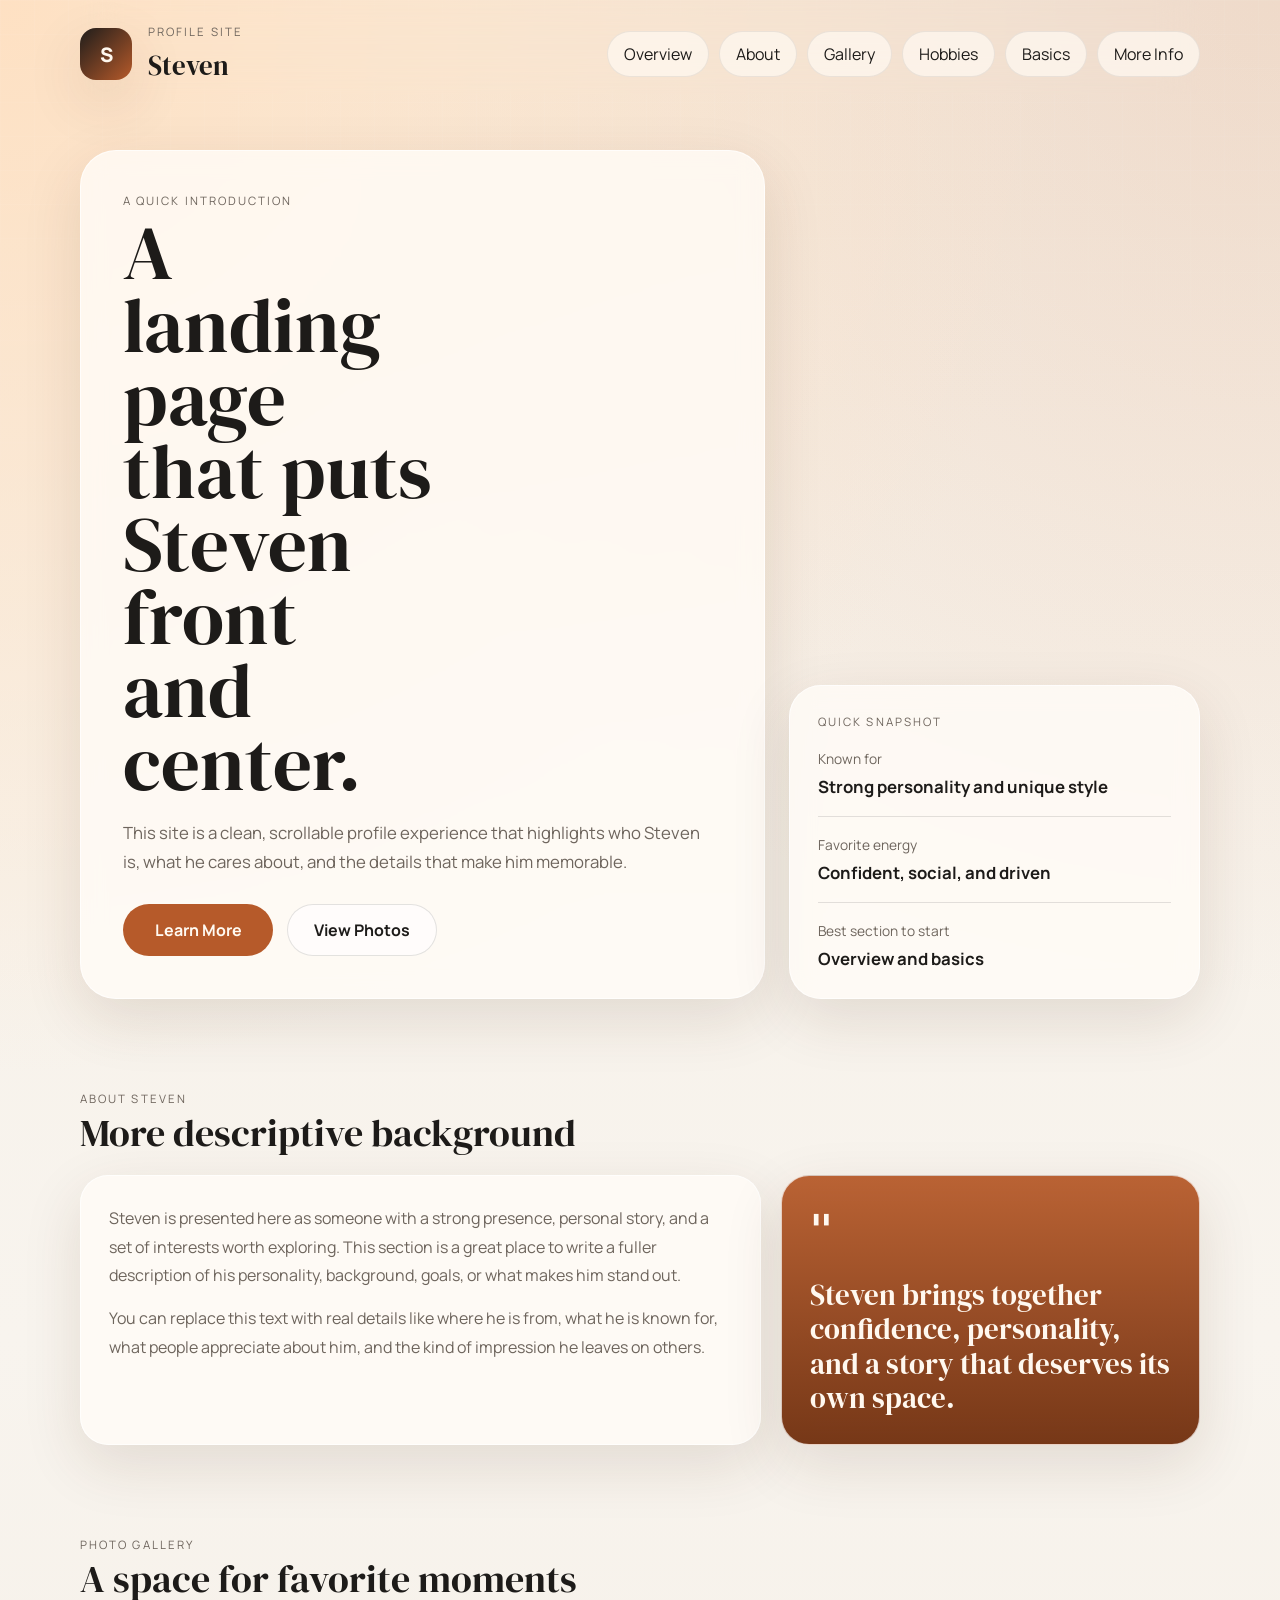
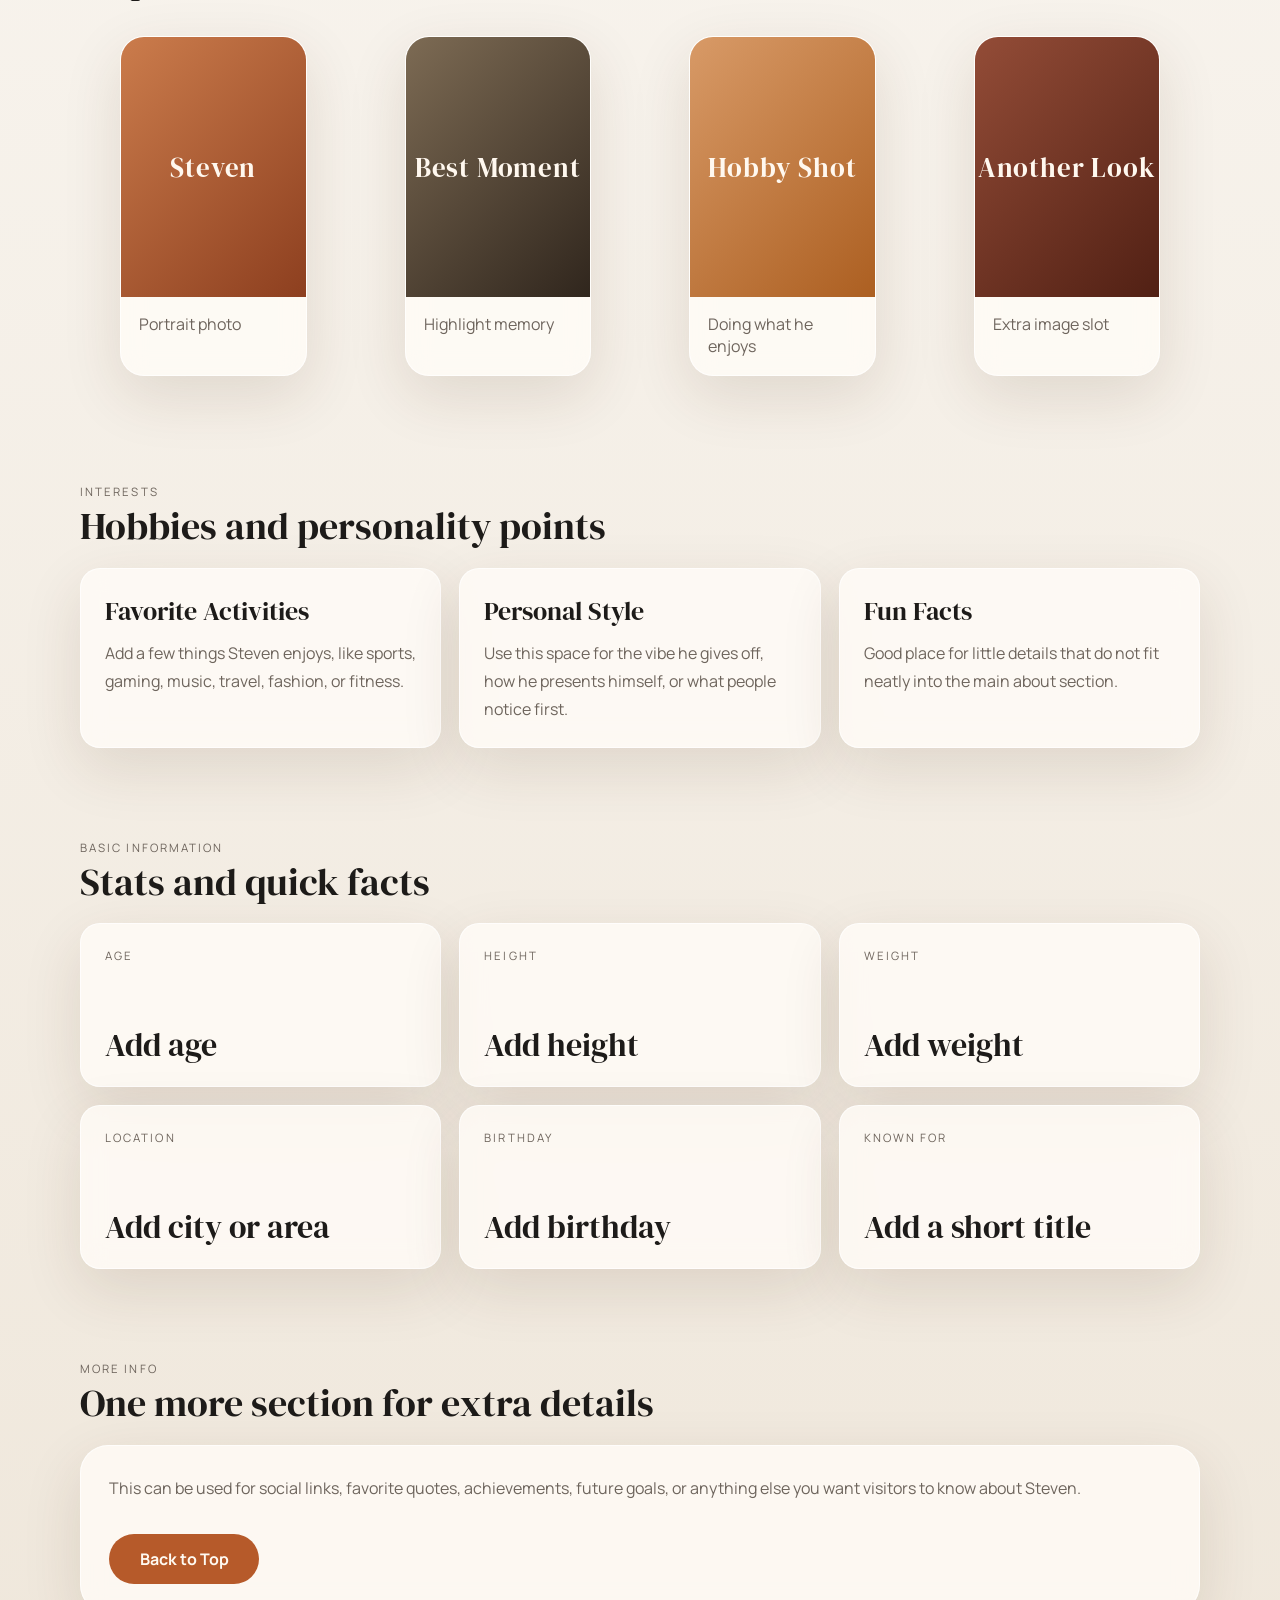
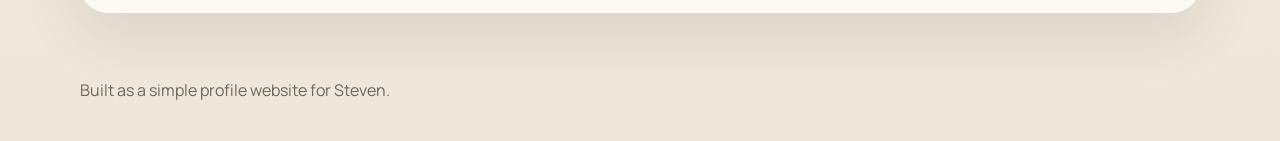
==== index.html @ 6e075841 "Version 1.0.0 Created i like steven 67" ====
<!DOCTYPE html>
<html lang="en">
<head>
  <meta charset="UTF-8">
  <meta name="viewport" content="width=device-width, initial-scale=1.0">
  <title>Steven | Personal Profile</title>
  <link rel="preconnect" href="https://fonts.googleapis.com">
  <link rel="preconnect" href="https://fonts.gstatic.com" crossorigin>
  <link href="https://fonts.googleapis.com/css2?family=DM+Serif+Display:ital@0;1&family=Manrope:wght@400;500;700;800&display=swap" rel="stylesheet">
  <link rel="stylesheet" href="styles.css">
</head>
<body>
  <header class="site-header">
    <div class="brand">
      <span class="brand-mark">S</span>
      <div>
        <p class="eyebrow">Profile Site</p>
        <h1>Steven</h1>
      </div>
    </div>

    <nav class="main-nav" aria-label="Primary">
      <a href="#overview">Overview</a>
      <a href="#about">About</a>
      <a href="#gallery">Gallery</a>
      <a href="#hobbies">Hobbies</a>
      <a href="#basics">Basics</a>
      <a href="#contact">More Info</a>
    </nav>
  </header>

  <main>
    <section class="hero" id="overview">
      <div class="hero-copy">
        <p class="eyebrow">A quick introduction</p>
        <h2>A landing page that puts Steven front and center.</h2>
        <p class="hero-text">
          This site is a clean, scrollable profile experience that highlights who Steven is,
          what he cares about, and the details that make him memorable.
        </p>
        <div class="hero-actions">
          <a class="button button-primary" href="#about">Learn More</a>
          <a class="button button-secondary" href="#gallery">View Photos</a>
        </div>
      </div>

      <aside class="hero-card">
        <p class="eyebrow">Quick snapshot</p>
        <ul class="snapshot-list">
          <li><span>Known for</span><strong>Strong personality and unique style</strong></li>
          <li><span>Favorite energy</span><strong>Confident, social, and driven</strong></li>
          <li><span>Best section to start</span><strong>Overview and basics</strong></li>
        </ul>
      </aside>
    </section>

    <section class="content-section" id="about">
      <div class="section-heading">
        <p class="eyebrow">About Steven</p>
        <h2>More descriptive background</h2>
      </div>
      <div class="about-grid">
        <article class="info-panel">
          <p>
            Steven is presented here as someone with a strong presence, personal story, and
            a set of interests worth exploring. This section is a great place to write a fuller
            description of his personality, background, goals, or what makes him stand out.
          </p>
          <p>
            You can replace this text with real details like where he is from, what he is known
            for, what people appreciate about him, and the kind of impression he leaves on others.
          </p>
        </article>
        <article class="quote-panel">
          <p class="quote-mark">"</p>
          <p class="quote-text">
            Steven brings together confidence, personality, and a story that deserves its own space.
          </p>
        </article>
      </div>
    </section>

    <section class="content-section" id="gallery">
      <div class="section-heading">
        <p class="eyebrow">Photo Gallery</p>
        <h2>A space for favorite moments</h2>
      </div>
      <div class="gallery-grid">
        <figure class="gallery-card accent-one">
          <div class="gallery-placeholder">Steven</div>
          <figcaption>Portrait photo</figcaption>
        </figure>
        <figure class="gallery-card accent-two">
          <div class="gallery-placeholder">Best Moment</div>
          <figcaption>Highlight memory</figcaption>
        </figure>
        <figure class="gallery-card accent-three">
          <div class="gallery-placeholder">Hobby Shot</div>
          <figcaption>Doing what he enjoys</figcaption>
        </figure>
        <figure class="gallery-card accent-four">
          <div class="gallery-placeholder">Another Look</div>
          <figcaption>Extra image slot</figcaption>
        </figure>
      </div>
    </section>

    <section class="content-section" id="hobbies">
      <div class="section-heading">
        <p class="eyebrow">Interests</p>
        <h2>Hobbies and personality points</h2>
      </div>
      <div class="hobby-grid">
        <article class="detail-card">
          <h3>Favorite Activities</h3>
          <p>Add a few things Steven enjoys, like sports, gaming, music, travel, fashion, or fitness.</p>
        </article>
        <article class="detail-card">
          <h3>Personal Style</h3>
          <p>Use this space for the vibe he gives off, how he presents himself, or what people notice first.</p>
        </article>
        <article class="detail-card">
          <h3>Fun Facts</h3>
          <p>Good place for little details that do not fit neatly into the main about section.</p>
        </article>
      </div>
    </section>

    <section class="content-section" id="basics">
      <div class="section-heading">
        <p class="eyebrow">Basic Information</p>
        <h2>Stats and quick facts</h2>
      </div>
      <div class="stats-grid">
        <article class="stat-card">
          <span class="stat-label">Age</span>
          <strong class="stat-value">Add age</strong>
        </article>
        <article class="stat-card">
          <span class="stat-label">Height</span>
          <strong class="stat-value">Add height</strong>
        </article>
        <article class="stat-card">
          <span class="stat-label">Weight</span>
          <strong class="stat-value">Add weight</strong>
        </article>
        <article class="stat-card">
          <span class="stat-label">Location</span>
          <strong class="stat-value">Add city or area</strong>
        </article>
        <article class="stat-card">
          <span class="stat-label">Birthday</span>
          <strong class="stat-value">Add birthday</strong>
        </article>
        <article class="stat-card">
          <span class="stat-label">Known For</span>
          <strong class="stat-value">Add a short title</strong>
        </article>
      </div>
    </section>

    <section class="content-section contact-section" id="contact">
      <div class="section-heading">
        <p class="eyebrow">More Info</p>
        <h2>One more section for extra details</h2>
      </div>
      <div class="info-panel">
        <p>
          This can be used for social links, favorite quotes, achievements, future goals,
          or anything else you want visitors to know about Steven.
        </p>
        <a class="button button-primary" href="#overview">Back to Top</a>
      </div>
    </section>
  </main>

  <footer class="site-footer">
    <p>Built as a simple profile website for Steven.</p>
  </footer>

  <script src="script.js"></script>
</body>
</html>
---- styles.css ----
:root {
  --bg: #f7f1e8;
  --paper: rgba(255, 252, 247, 0.82);
  --card: #fffaf2;
  --text: #1d1b19;
  --muted: #6e655d;
  --line: rgba(29, 27, 25, 0.12);
  --accent: #b65a2a;
  --accent-dark: #8e421a;
  --accent-soft: #f1c9a8;
  --shadow: 0 20px 60px rgba(74, 42, 19, 0.12);
  --radius-lg: 28px;
  --radius-md: 20px;
  --radius-sm: 14px;
}

* {
  box-sizing: border-box;
}

html {
  scroll-behavior: smooth;
}

section[id] {
  scroll-margin-top: 110px;
}

body {
  margin: 0;
  font-family: "Manrope", sans-serif;
  color: var(--text);
  background:
    radial-gradient(circle at top left, rgba(255, 223, 191, 0.9), transparent 30%),
    radial-gradient(circle at top right, rgba(211, 127, 81, 0.18), transparent 28%),
    linear-gradient(180deg, #f5eee4 0%, #f8f4ee 40%, #efe7db 100%);
  min-height: 100vh;
}

body::before {
  content: "";
  position: fixed;
  inset: 0;
  pointer-events: none;
  background-image:
    linear-gradient(rgba(255, 255, 255, 0.12) 1px, transparent 1px),
    linear-gradient(90deg, rgba(255, 255, 255, 0.12) 1px, transparent 1px);
  background-size: 34px 34px;
  mask-image: linear-gradient(180deg, rgba(0, 0, 0, 0.45), transparent 85%);
}

.site-header,
main,
.site-footer {
  width: min(1120px, calc(100% - 32px));
  margin: 0 auto;
}

.site-header {
  display: flex;
  align-items: center;
  justify-content: space-between;
  gap: 24px;
  padding: 24px 0 10px;
  position: sticky;
  top: 0;
  z-index: 10;
  backdrop-filter: blur(18px);
}

.brand {
  display: flex;
  align-items: center;
  gap: 16px;
}

.brand-mark {
  width: 52px;
  height: 52px;
  display: grid;
  place-items: center;
  border-radius: 16px;
  background: linear-gradient(135deg, #1f1d1b, #b65a2a);
  color: #fff8ef;
  font-weight: 800;
  font-size: 1.25rem;
  box-shadow: var(--shadow);
}

.brand h1,
.hero h2,
.section-heading h2,
.quote-text,
.detail-card h3,
.stat-value {
  font-family: "DM Serif Display", serif;
  font-weight: 400;
}

.brand h1,
.eyebrow,
.section-heading h2,
.hero h2,
.hero-text,
.quote-text,
.main-nav a,
.detail-card p,
.stat-label,
.site-footer p,
.snapshot-list li span,
.snapshot-list li strong,
.gallery-card figcaption {
  margin: 0;
}

.brand h1 {
  font-size: 1.7rem;
}

.eyebrow {
  text-transform: uppercase;
  letter-spacing: 0.18em;
  font-size: 0.72rem;
  color: var(--muted);
  margin-bottom: 8px;
}

.main-nav {
  display: flex;
  flex-wrap: wrap;
  justify-content: flex-end;
  gap: 10px;
}

.main-nav a {
  text-decoration: none;
  color: var(--text);
  padding: 11px 16px;
  border-radius: 999px;
  background: rgba(255, 250, 242, 0.7);
  border: 1px solid rgba(29, 27, 25, 0.08);
  transition: transform 0.2s ease, background 0.2s ease, color 0.2s ease;
}

.main-nav a:hover,
.main-nav a:focus-visible {
  background: var(--accent);
  color: #fffaf2;
  transform: translateY(-1px);
}

main {
  padding: 28px 0 56px;
}

.hero,
.content-section,
.site-footer {
  position: relative;
}

.hero {
  display: grid;
  grid-template-columns: 1.5fr 0.9fr;
  gap: 24px;
  align-items: stretch;
  padding-top: 28px;
}

.hero-copy,
.hero-card,
.info-panel,
.quote-panel,
.detail-card,
.stat-card,
.gallery-card {
  background: var(--paper);
  border: 1px solid rgba(255, 255, 255, 0.7);
  box-shadow: var(--shadow);
  backdrop-filter: blur(12px);
}

.hero-copy {
  padding: 42px;
  border-radius: 36px;
}

.hero h2 {
  font-size: clamp(2.8rem, 6vw, 5rem);
  line-height: 0.95;
  max-width: 8ch;
  margin: 0 0 18px;
}

.hero-text {
  max-width: 58ch;
  color: var(--muted);
  font-size: 1.05rem;
  line-height: 1.75;
}

.hero-actions {
  display: flex;
  flex-wrap: wrap;
  gap: 14px;
  margin-top: 28px;
}

.button {
  display: inline-flex;
  align-items: center;
  justify-content: center;
  min-width: 150px;
  padding: 14px 22px;
  border-radius: 999px;
  text-decoration: none;
  font-weight: 700;
  transition: transform 0.2s ease, background 0.2s ease;
}

.button:hover,
.button:focus-visible {
  transform: translateY(-2px);
}

.button-primary {
  background: var(--accent);
  color: #fffaf2;
}

.button-primary:hover,
.button-primary:focus-visible {
  background: var(--accent-dark);
}

.button-secondary {
  background: rgba(255, 255, 255, 0.6);
  color: var(--text);
  border: 1px solid var(--line);
}

.hero-card {
  border-radius: 32px;
  padding: 28px;
  align-self: end;
}

.snapshot-list {
  list-style: none;
  padding: 0;
  margin: 20px 0 0;
  display: grid;
  gap: 18px;
}

.snapshot-list li {
  padding-bottom: 18px;
  border-bottom: 1px solid var(--line);
}

.snapshot-list li:last-child {
  padding-bottom: 0;
  border-bottom: 0;
}

.snapshot-list li span {
  display: block;
  color: var(--muted);
  font-size: 0.86rem;
  margin-bottom: 7px;
}

.snapshot-list li strong {
  font-size: 1.05rem;
}

.content-section {
  padding-top: 92px;
}

.section-heading {
  margin-bottom: 22px;
}

.section-heading h2 {
  font-size: clamp(2rem, 3vw, 3.2rem);
  line-height: 1;
}

.about-grid {
  display: grid;
  grid-template-columns: 1.3fr 0.8fr;
  gap: 20px;
}

.info-panel,
.quote-panel,
.contact-section .info-panel {
  border-radius: var(--radius-lg);
  padding: 28px;
}

.info-panel p {
  margin: 0 0 14px;
  line-height: 1.8;
  color: var(--muted);
}

.info-panel p:last-child {
  margin-bottom: 0;
}

.quote-panel {
  display: flex;
  flex-direction: column;
  justify-content: center;
  background: linear-gradient(180deg, rgba(182, 90, 42, 0.95), rgba(111, 45, 12, 0.95));
  color: #fff8ef;
}

.quote-mark {
  font-size: 4rem;
  line-height: 1;
  margin: 0 0 10px;
}

.quote-text {
  font-size: 1.8rem;
  line-height: 1.2;
}

.gallery-grid,
.hobby-grid,
.stats-grid {
  display: grid;
  gap: 18px;
}

.gallery-grid {
  grid-template-columns: repeat(4, 1fr);
}

.gallery-card {
  overflow: hidden;
  border-radius: 24px;
}

.gallery-placeholder {
  min-height: 260px;
  display: grid;
  place-items: center;
  font-family: "DM Serif Display", serif;
  font-size: 1.7rem;
  color: #fff8ef;
  letter-spacing: 0.03em;
}

.accent-one .gallery-placeholder {
  background: linear-gradient(135deg, #cb7c4c, #8d3f1f);
}

.accent-two .gallery-placeholder {
  background: linear-gradient(135deg, #7d6b54, #30261d);
}

.accent-three .gallery-placeholder {
  background: linear-gradient(135deg, #d89a67, #ac5f21);
}

.accent-four .gallery-placeholder {
  background: linear-gradient(135deg, #934c37, #512014);
}

.gallery-card figcaption {
  padding: 16px 18px 18px;
  color: var(--muted);
}

.hobby-grid {
  grid-template-columns: repeat(3, 1fr);
}

.detail-card,
.stat-card {
  border-radius: var(--radius-md);
  padding: 24px;
}

.detail-card h3 {
  font-size: 1.65rem;
  margin: 0 0 10px;
}

.detail-card p {
  color: var(--muted);
  line-height: 1.75;
}

.stats-grid {
  grid-template-columns: repeat(3, 1fr);
}

.stat-card {
  min-height: 164px;
  display: flex;
  flex-direction: column;
  justify-content: space-between;
}

.stat-label {
  color: var(--muted);
  text-transform: uppercase;
  letter-spacing: 0.18em;
  font-size: 0.72rem;
}

.stat-value {
  font-size: 2rem;
  line-height: 1.05;
}

.contact-section .info-panel {
  display: flex;
  flex-wrap: wrap;
  justify-content: space-between;
  align-items: center;
  gap: 18px;
}

.site-footer {
  padding: 10px 0 40px;
  color: var(--muted);
}

.reveal {
  opacity: 0;
  transform: translateY(26px);
  transition: opacity 0.65s ease, transform 0.65s ease;
}

.reveal.is-visible {
  opacity: 1;
  transform: translateY(0);
}

@media (max-width: 980px) {
  .site-header,
  .hero,
  .about-grid,
  .gallery-grid,
  .hobby-grid,
  .stats-grid,
  .contact-section .info-panel {
    grid-template-columns: 1fr;
  }

  .site-header {
    position: static;
    padding-top: 18px;
  }

  .site-header,
  .contact-section .info-panel {
    display: grid;
  }

  .main-nav {
    justify-content: flex-start;
  }

  .hero-copy {
    padding: 30px;
  }
}

@media (max-width: 720px) {
  .site-header,
  main,
  .site-footer {
    width: min(100% - 20px, 1120px);
  }

  .hero h2 {
    font-size: 2.6rem;
  }

  .gallery-placeholder {
    min-height: 220px;
  }

  .detail-card h3,
  .stat-value,
  .quote-text {
    font-size: 1.5rem;
  }
}
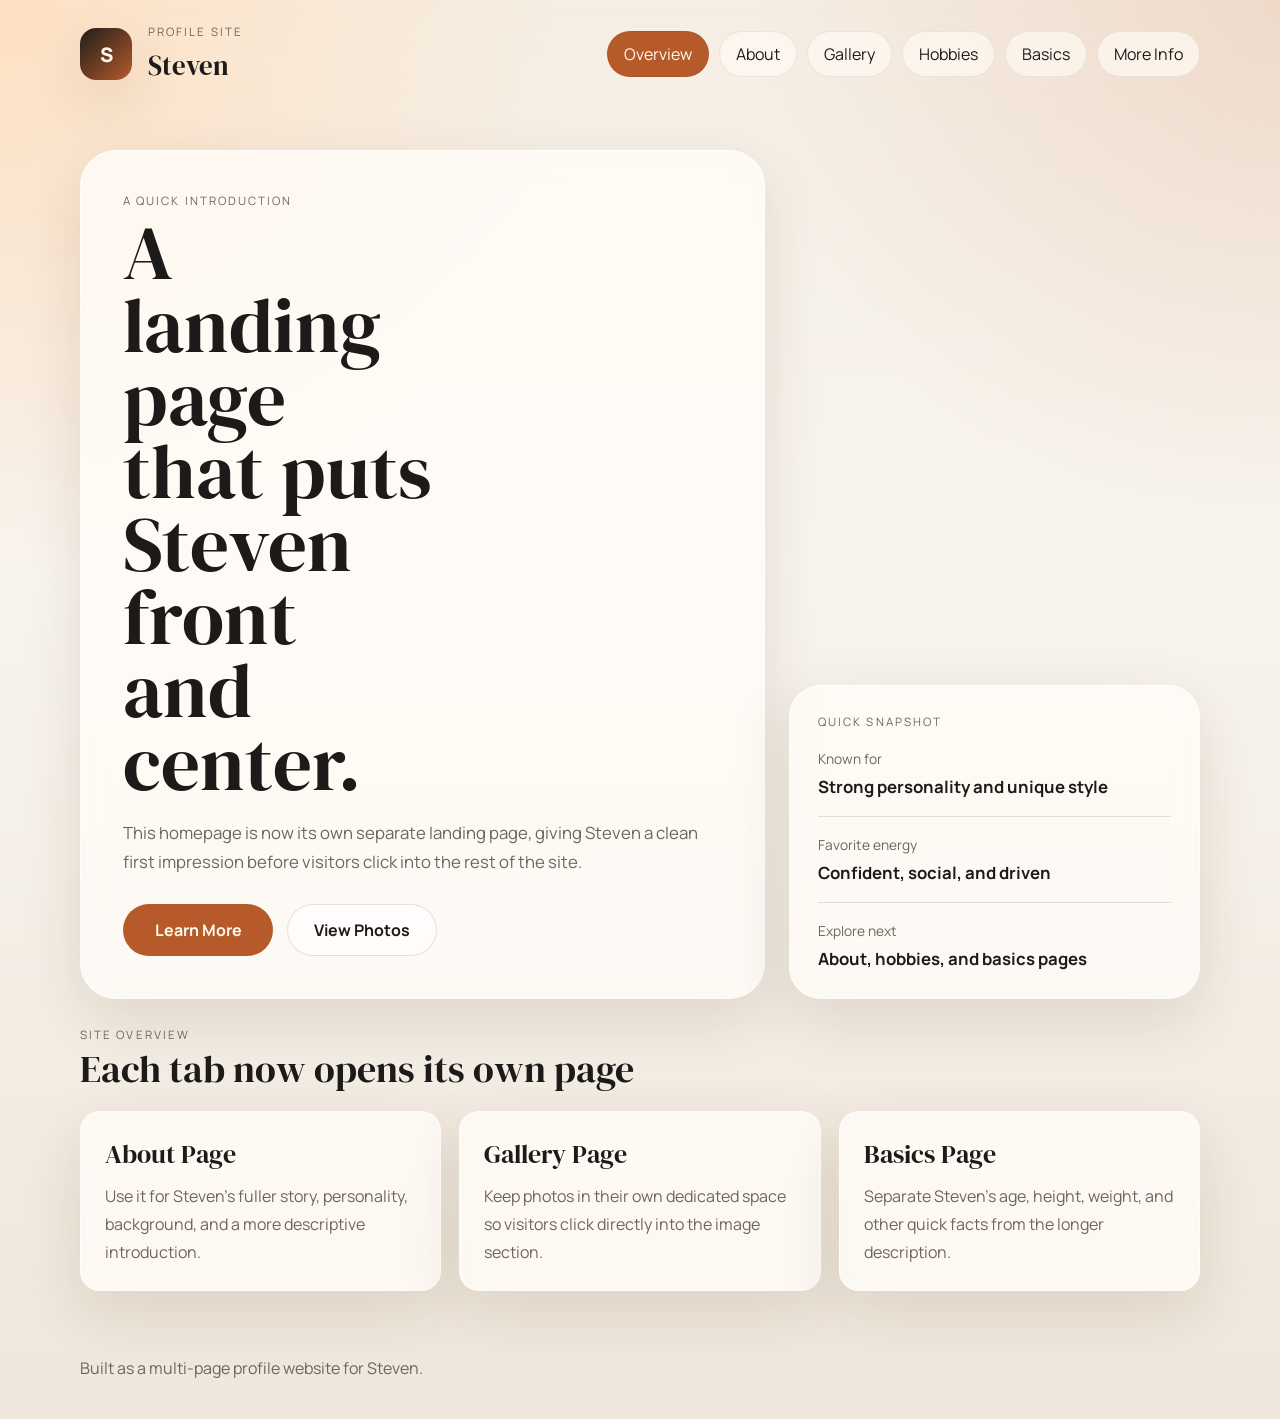
==== commit f6451cac: "Changed Fundamentals of the Website" ====
--- a/index.html
+++ b/index.html
@@ -3,13 +3,13 @@
 <head>
   <meta charset="UTF-8">
   <meta name="viewport" content="width=device-width, initial-scale=1.0">
-  <title>Steven | Personal Profile</title>
+  <title>Steven | Overview</title>
   <link rel="preconnect" href="https://fonts.googleapis.com">
   <link rel="preconnect" href="https://fonts.gstatic.com" crossorigin>
   <link href="https://fonts.googleapis.com/css2?family=DM+Serif+Display:ital@0;1&family=Manrope:wght@400;500;700;800&display=swap" rel="stylesheet">
   <link rel="stylesheet" href="styles.css">
 </head>
-<body>
+<body data-page="overview">
   <header class="site-header">
     <div class="brand">
       <span class="brand-mark">S</span>
@@ -20,27 +20,27 @@
     </div>
 
     <nav class="main-nav" aria-label="Primary">
-      <a href="#overview">Overview</a>
-      <a href="#about">About</a>
-      <a href="#gallery">Gallery</a>
-      <a href="#hobbies">Hobbies</a>
-      <a href="#basics">Basics</a>
-      <a href="#contact">More Info</a>
+      <a href="index.html" data-nav="overview">Overview</a>
+      <a href="about.html" data-nav="about">About</a>
+      <a href="gallery.html" data-nav="gallery">Gallery</a>
+      <a href="hobbies.html" data-nav="hobbies">Hobbies</a>
+      <a href="basics.html" data-nav="basics">Basics</a>
+      <a href="more-info.html" data-nav="more-info">More Info</a>
     </nav>
   </header>
 
   <main>
-    <section class="hero" id="overview">
+    <section class="hero">
       <div class="hero-copy">
         <p class="eyebrow">A quick introduction</p>
         <h2>A landing page that puts Steven front and center.</h2>
         <p class="hero-text">
-          This site is a clean, scrollable profile experience that highlights who Steven is,
-          what he cares about, and the details that make him memorable.
+          This homepage is now its own separate landing page, giving Steven a clean first impression
+          before visitors click into the rest of the site.
         </p>
         <div class="hero-actions">
-          <a class="button button-primary" href="#about">Learn More</a>
-          <a class="button button-secondary" href="#gallery">View Photos</a>
+          <a class="button button-primary" href="about.html">Learn More</a>
+          <a class="button button-secondary" href="gallery.html">View Photos</a>
         </div>
       </div>
 
@@ -49,133 +49,35 @@
         <ul class="snapshot-list">
           <li><span>Known for</span><strong>Strong personality and unique style</strong></li>
           <li><span>Favorite energy</span><strong>Confident, social, and driven</strong></li>
-          <li><span>Best section to start</span><strong>Overview and basics</strong></li>
+          <li><span>Explore next</span><strong>About, hobbies, and basics pages</strong></li>
         </ul>
       </aside>
     </section>
 
-    <section class="content-section" id="about">
+    <section class="content-section page-intro">
       <div class="section-heading">
-        <p class="eyebrow">About Steven</p>
-        <h2>More descriptive background</h2>
-      </div>
-      <div class="about-grid">
-        <article class="info-panel">
-          <p>
-            Steven is presented here as someone with a strong presence, personal story, and
-            a set of interests worth exploring. This section is a great place to write a fuller
-            description of his personality, background, goals, or what makes him stand out.
-          </p>
-          <p>
-            You can replace this text with real details like where he is from, what he is known
-            for, what people appreciate about him, and the kind of impression he leaves on others.
-          </p>
-        </article>
-        <article class="quote-panel">
-          <p class="quote-mark">"</p>
-          <p class="quote-text">
-            Steven brings together confidence, personality, and a story that deserves its own space.
-          </p>
-        </article>
-      </div>
-    </section>
-
-    <section class="content-section" id="gallery">
-      <div class="section-heading">
-        <p class="eyebrow">Photo Gallery</p>
-        <h2>A space for favorite moments</h2>
-      </div>
-      <div class="gallery-grid">
-        <figure class="gallery-card accent-one">
-          <div class="gallery-placeholder">Steven</div>
-          <figcaption>Portrait photo</figcaption>
-        </figure>
-        <figure class="gallery-card accent-two">
-          <div class="gallery-placeholder">Best Moment</div>
-          <figcaption>Highlight memory</figcaption>
-        </figure>
-        <figure class="gallery-card accent-three">
-          <div class="gallery-placeholder">Hobby Shot</div>
-          <figcaption>Doing what he enjoys</figcaption>
-        </figure>
-        <figure class="gallery-card accent-four">
-          <div class="gallery-placeholder">Another Look</div>
-          <figcaption>Extra image slot</figcaption>
-        </figure>
-      </div>
-    </section>
-
-    <section class="content-section" id="hobbies">
-      <div class="section-heading">
-        <p class="eyebrow">Interests</p>
-        <h2>Hobbies and personality points</h2>
+        <p class="eyebrow">Site Overview</p>
+        <h2>Each tab now opens its own page</h2>
       </div>
       <div class="hobby-grid">
         <article class="detail-card">
-          <h3>Favorite Activities</h3>
-          <p>Add a few things Steven enjoys, like sports, gaming, music, travel, fashion, or fitness.</p>
+          <h3>About Page</h3>
+          <p>Use it for Steven's fuller story, personality, background, and a more descriptive introduction.</p>
         </article>
         <article class="detail-card">
-          <h3>Personal Style</h3>
-          <p>Use this space for the vibe he gives off, how he presents himself, or what people notice first.</p>
+          <h3>Gallery Page</h3>
+          <p>Keep photos in their own dedicated space so visitors click directly into the image section.</p>
         </article>
         <article class="detail-card">
-          <h3>Fun Facts</h3>
-          <p>Good place for little details that do not fit neatly into the main about section.</p>
+          <h3>Basics Page</h3>
+          <p>Separate Steven's age, height, weight, and other quick facts from the longer description.</p>
         </article>
-      </div>
-    </section>
-
-    <section class="content-section" id="basics">
-      <div class="section-heading">
-        <p class="eyebrow">Basic Information</p>
-        <h2>Stats and quick facts</h2>
-      </div>
-      <div class="stats-grid">
-        <article class="stat-card">
-          <span class="stat-label">Age</span>
-          <strong class="stat-value">Add age</strong>
-        </article>
-        <article class="stat-card">
-          <span class="stat-label">Height</span>
-          <strong class="stat-value">Add height</strong>
-        </article>
-        <article class="stat-card">
-          <span class="stat-label">Weight</span>
-          <strong class="stat-value">Add weight</strong>
-        </article>
-        <article class="stat-card">
-          <span class="stat-label">Location</span>
-          <strong class="stat-value">Add city or area</strong>
-        </article>
-        <article class="stat-card">
-          <span class="stat-label">Birthday</span>
-          <strong class="stat-value">Add birthday</strong>
-        </article>
-        <article class="stat-card">
-          <span class="stat-label">Known For</span>
-          <strong class="stat-value">Add a short title</strong>
-        </article>
-      </div>
-    </section>
-
-    <section class="content-section contact-section" id="contact">
-      <div class="section-heading">
-        <p class="eyebrow">More Info</p>
-        <h2>One more section for extra details</h2>
-      </div>
-      <div class="info-panel">
-        <p>
-          This can be used for social links, favorite quotes, achievements, future goals,
-          or anything else you want visitors to know about Steven.
-        </p>
-        <a class="button button-primary" href="#overview">Back to Top</a>
       </div>
     </section>
   </main>
 
   <footer class="site-footer">
-    <p>Built as a simple profile website for Steven.</p>
+    <p>Built as a multi-page profile website for Steven.</p>
   </footer>
 
   <script src="script.js"></script>
--- a/styles.css
+++ b/styles.css
@@ -22,10 +22,6 @@
   scroll-behavior: smooth;
 }
 
-section[id] {
-  scroll-margin-top: 110px;
-}
-
 body {
   margin: 0;
   font-family: "Manrope", sans-serif;
@@ -149,6 +145,11 @@
   transform: translateY(-1px);
 }
 
+.main-nav a.is-active {
+  background: var(--accent);
+  color: #fffaf2;
+}
+
 main {
   padding: 28px 0 56px;
 }
@@ -278,6 +279,15 @@
   padding-top: 92px;
 }
 
+.page-shell .content-section,
+.page-intro {
+  padding-top: 28px;
+}
+
+.page-top {
+  min-height: calc(100vh - 180px);
+}
+
 .section-heading {
   margin-bottom: 22px;
 }
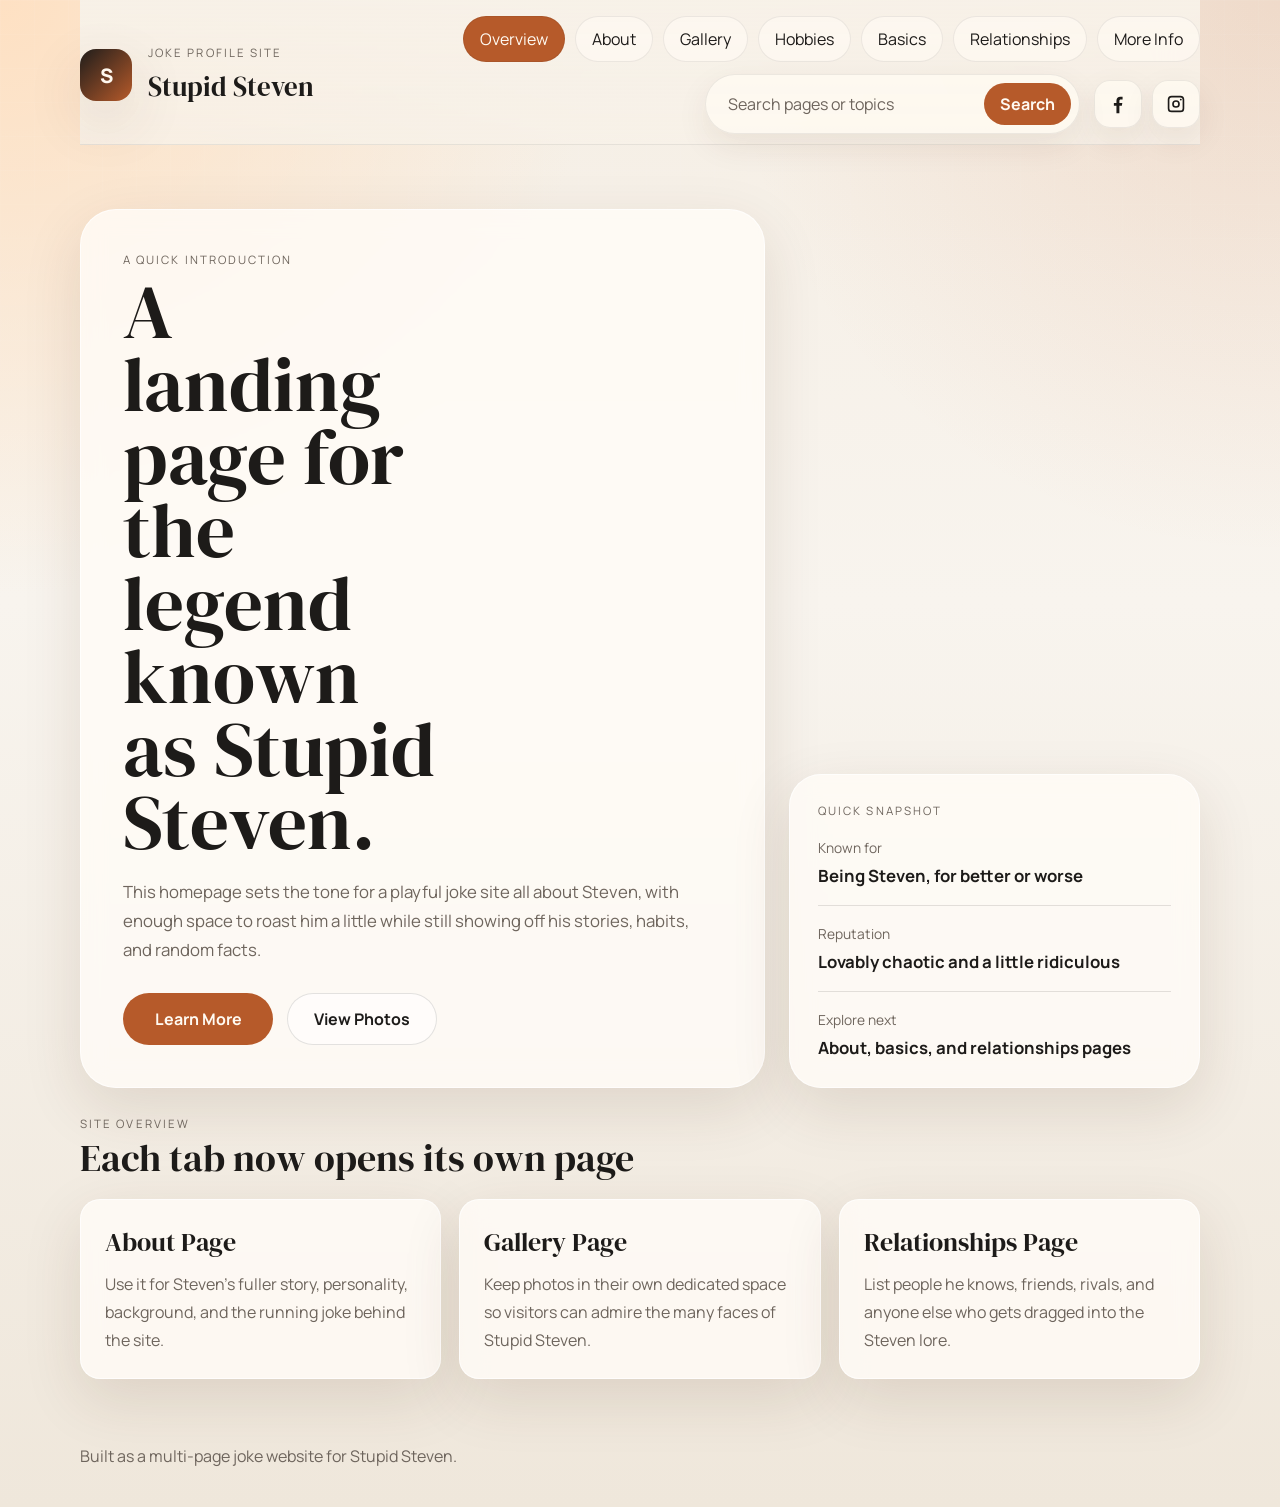
==== commit bd9398b1: "Updated search bar appearence" ====
--- a/index.html
+++ b/index.html
@@ -3,7 +3,7 @@
 <head>
   <meta charset="UTF-8">
   <meta name="viewport" content="width=device-width, initial-scale=1.0">
-  <title>Steven | Overview</title>
+  <title>Stupid Steven | Overview</title>
   <link rel="preconnect" href="https://fonts.googleapis.com">
   <link rel="preconnect" href="https://fonts.gstatic.com" crossorigin>
   <link href="https://fonts.googleapis.com/css2?family=DM+Serif+Display:ital@0;1&family=Manrope:wght@400;500;700;800&display=swap" rel="stylesheet">
@@ -14,29 +14,54 @@
     <div class="brand">
       <span class="brand-mark">S</span>
       <div>
-        <p class="eyebrow">Profile Site</p>
-        <h1>Steven</h1>
+        <p class="eyebrow">Joke Profile Site</p>
+        <h1>Stupid Steven</h1>
       </div>
     </div>
 
-    <nav class="main-nav" aria-label="Primary">
-      <a href="index.html" data-nav="overview">Overview</a>
-      <a href="about.html" data-nav="about">About</a>
-      <a href="gallery.html" data-nav="gallery">Gallery</a>
-      <a href="hobbies.html" data-nav="hobbies">Hobbies</a>
-      <a href="basics.html" data-nav="basics">Basics</a>
-      <a href="more-info.html" data-nav="more-info">More Info</a>
-    </nav>
+    <div class="header-tools">
+      <nav class="main-nav" aria-label="Primary">
+        <a href="index.html" data-nav="overview">Overview</a>
+        <a href="about.html" data-nav="about">About</a>
+        <a href="gallery.html" data-nav="gallery">Gallery</a>
+        <a href="hobbies.html" data-nav="hobbies">Hobbies</a>
+        <a href="basics.html" data-nav="basics">Basics</a>
+        <a href="relationships.html" data-nav="relationships">Relationships</a>
+        <a href="more-info.html" data-nav="more-info">More Info</a>
+      </nav>
+
+      <div class="utility-row">
+        <form class="site-search" data-search-form>
+          <label class="sr-only" for="site-search-overview">Search the site</label>
+          <input id="site-search-overview" name="query" type="text" inputmode="search" enterkeyhint="search" placeholder="Search pages or topics" autocomplete="off" autocapitalize="off" autocorrect="off" spellcheck="false">
+          <button type="submit">Search</button>
+          <div class="search-dropdown" data-search-dropdown hidden></div>
+        </form>
+
+        <div class="social-links" aria-label="Social media links">
+          <a class="social-link" href="https://facebook.com/your-profile-here" target="_blank" rel="noreferrer" aria-label="Steven on Facebook">
+            <svg viewBox="0 0 24 24" aria-hidden="true">
+              <path d="M13.5 22v-8h2.7l.5-3.2h-3.2V8.7c0-.9.3-1.6 1.7-1.6H17V4.2c-.3 0-1.3-.2-2.5-.2-2.5 0-4.2 1.5-4.2 4.4v2.4H7.5V14h2.8v8h3.2Z"/>
+            </svg>
+          </a>
+          <a class="social-link" href="https://instagram.com/your-profile-here" target="_blank" rel="noreferrer" aria-label="Steven on Instagram">
+            <svg viewBox="0 0 24 24" aria-hidden="true">
+              <path d="M7.2 3h9.6A4.2 4.2 0 0 1 21 7.2v9.6a4.2 4.2 0 0 1-4.2 4.2H7.2A4.2 4.2 0 0 1 3 16.8V7.2A4.2 4.2 0 0 1 7.2 3Zm0 1.8A2.4 2.4 0 0 0 4.8 7.2v9.6a2.4 2.4 0 0 0 2.4 2.4h9.6a2.4 2.4 0 0 0 2.4-2.4V7.2a2.4 2.4 0 0 0-2.4-2.4H7.2Zm10.05 1.35a1.05 1.05 0 1 1 0 2.1 1.05 1.05 0 0 1 0-2.1ZM12 7.8A4.2 4.2 0 1 1 7.8 12 4.2 4.2 0 0 1 12 7.8Zm0 1.8A2.4 2.4 0 1 0 14.4 12 2.4 2.4 0 0 0 12 9.6Z"/>
+            </svg>
+          </a>
+        </div>
+      </div>
+    </div>
   </header>
 
   <main>
-    <section class="hero">
-      <div class="hero-copy">
+    <section class="hero" id="overview-hero">
+      <div class="hero-copy" id="overview-intro">
         <p class="eyebrow">A quick introduction</p>
-        <h2>A landing page that puts Steven front and center.</h2>
+        <h2>A landing page for the legend known as Stupid Steven.</h2>
         <p class="hero-text">
-          This homepage is now its own separate landing page, giving Steven a clean first impression
-          before visitors click into the rest of the site.
+          This homepage sets the tone for a playful joke site all about Steven, with enough space
+          to roast him a little while still showing off his stories, habits, and random facts.
         </p>
         <div class="hero-actions">
           <a class="button button-primary" href="about.html">Learn More</a>
@@ -44,40 +69,40 @@
         </div>
       </div>
 
-      <aside class="hero-card">
+      <aside class="hero-card" id="overview-snapshot">
         <p class="eyebrow">Quick snapshot</p>
         <ul class="snapshot-list">
-          <li><span>Known for</span><strong>Strong personality and unique style</strong></li>
-          <li><span>Favorite energy</span><strong>Confident, social, and driven</strong></li>
-          <li><span>Explore next</span><strong>About, hobbies, and basics pages</strong></li>
+          <li><span>Known for</span><strong>Being Steven, for better or worse</strong></li>
+          <li><span>Reputation</span><strong>Lovably chaotic and a little ridiculous</strong></li>
+          <li><span>Explore next</span><strong>About, basics, and relationships pages</strong></li>
         </ul>
       </aside>
     </section>
 
-    <section class="content-section page-intro">
+    <section class="content-section page-intro" id="overview-guide">
       <div class="section-heading">
         <p class="eyebrow">Site Overview</p>
         <h2>Each tab now opens its own page</h2>
       </div>
       <div class="hobby-grid">
-        <article class="detail-card">
+        <article class="detail-card" id="overview-about-page">
           <h3>About Page</h3>
-          <p>Use it for Steven's fuller story, personality, background, and a more descriptive introduction.</p>
+          <p>Use it for Steven's fuller story, personality, background, and the running joke behind the site.</p>
         </article>
-        <article class="detail-card">
+        <article class="detail-card" id="overview-gallery-page">
           <h3>Gallery Page</h3>
-          <p>Keep photos in their own dedicated space so visitors click directly into the image section.</p>
+          <p>Keep photos in their own dedicated space so visitors can admire the many faces of Stupid Steven.</p>
         </article>
-        <article class="detail-card">
-          <h3>Basics Page</h3>
-          <p>Separate Steven's age, height, weight, and other quick facts from the longer description.</p>
+        <article class="detail-card" id="overview-relationships-page">
+          <h3>Relationships Page</h3>
+          <p>List people he knows, friends, rivals, and anyone else who gets dragged into the Steven lore.</p>
         </article>
       </div>
     </section>
   </main>
 
   <footer class="site-footer">
-    <p>Built as a multi-page profile website for Steven.</p>
+    <p>Built as a multi-page joke website for Stupid Steven.</p>
   </footer>
 
   <script src="script.js"></script>
--- a/styles.css
+++ b/styles.css
@@ -22,6 +22,10 @@
   scroll-behavior: smooth;
 }
 
+[id] {
+  scroll-margin-top: 170px;
+}
+
 body {
   margin: 0;
   font-family: "Manrope", sans-serif;
@@ -57,11 +61,26 @@
   align-items: center;
   justify-content: space-between;
   gap: 24px;
-  padding: 24px 0 10px;
+  padding: 16px 0 10px;
   position: sticky;
   top: 0;
-  z-index: 10;
+  z-index: 40;
   backdrop-filter: blur(18px);
+  background: linear-gradient(180deg, rgba(247, 241, 232, 0.96), rgba(247, 241, 232, 0.82));
+  border-bottom: 1px solid rgba(29, 27, 25, 0.08);
+  transform: translateY(0);
+  transition: transform 0.28s ease;
+}
+
+.site-header.is-hidden {
+  transform: translateY(calc(-100% - 8px));
+}
+
+.header-tools {
+  display: flex;
+  flex-direction: column;
+  align-items: flex-end;
+  gap: 12px;
 }
 
 .brand {
@@ -150,8 +169,102 @@
   color: #fffaf2;
 }
 
+.utility-row {
+  display: flex;
+  align-items: center;
+  justify-content: flex-end;
+  gap: 14px;
+  width: 100%;
+}
+
+.site-search {
+  position: relative;
+  display: flex;
+  align-items: center;
+  gap: 10px;
+  padding: 8px;
+  border-radius: 999px;
+  background: rgba(255, 250, 242, 0.8);
+  border: 1px solid rgba(29, 27, 25, 0.08);
+  box-shadow: 0 12px 32px rgba(74, 42, 19, 0.08);
+}
+
+.site-search input {
+  width: min(260px, 42vw);
+  padding: 10px 14px;
+  border: 0;
+  outline: none;
+  background: transparent;
+  color: var(--text);
+  font: inherit;
+}
+
+.site-search input::placeholder {
+  color: var(--muted);
+}
+
+.site-search button {
+  border: 0;
+  border-radius: 999px;
+  background: var(--accent);
+  color: #fffaf2;
+  font: inherit;
+  font-weight: 700;
+  padding: 10px 16px;
+  cursor: pointer;
+}
+
+.site-search button:hover,
+.site-search button:focus-visible {
+  background: var(--accent-dark);
+}
+
+.social-links {
+  display: flex;
+  align-items: center;
+  gap: 10px;
+}
+
+.social-link {
+  width: 48px;
+  height: 48px;
+  display: grid;
+  place-items: center;
+  border-radius: 16px;
+  background: rgba(255, 250, 242, 0.8);
+  border: 1px solid rgba(29, 27, 25, 0.08);
+  box-shadow: 0 12px 32px rgba(74, 42, 19, 0.08);
+  color: var(--text);
+  transition: transform 0.2s ease, background 0.2s ease, color 0.2s ease;
+}
+
+.social-link svg {
+  width: 22px;
+  height: 22px;
+  fill: currentColor;
+}
+
+.social-link:hover,
+.social-link:focus-visible {
+  transform: translateY(-2px);
+  background: var(--accent);
+  color: #fffaf2;
+}
+
+.sr-only {
+  position: absolute;
+  width: 1px;
+  height: 1px;
+  padding: 0;
+  margin: -1px;
+  overflow: hidden;
+  clip: rect(0, 0, 0, 0);
+  white-space: nowrap;
+  border: 0;
+}
+
 main {
-  padding: 28px 0 56px;
+  padding: 36px 0 56px;
 }
 
 .hero,
@@ -410,6 +523,136 @@
   grid-template-columns: repeat(3, 1fr);
 }
 
+.relationships-grid {
+  margin-top: 18px;
+}
+
+.search-dropdown {
+  position: absolute;
+  top: calc(100% + 10px);
+  left: 0;
+  right: 0;
+  background: #ffffff;
+  border: 1px solid #c8ccd1;
+  border-radius: 3px;
+  box-shadow: 0 8px 20px rgba(0, 0, 0, 0.07);
+  overflow: hidden;
+  z-index: 30;
+}
+
+.search-dropdown[hidden] {
+  display: none;
+}
+
+.search-dropdown-item,
+.search-dropdown-empty {
+  display: block;
+  width: 100%;
+  padding: 8px 12px;
+  margin: 0;
+  background: #ffffff;
+}
+
+.search-dropdown-item {
+  appearance: none;
+  -webkit-appearance: none;
+  border: 0;
+  border-radius: 0;
+  border-bottom: 1px solid #eaecf0;
+  background: #ffffff;
+  text-align: left;
+  cursor: pointer;
+  color: #000000;
+  font: inherit;
+  line-height: 1.35;
+  box-shadow: none;
+}
+
+.search-dropdown-item:last-child {
+  border-bottom: 0;
+}
+
+.search-dropdown-empty {
+  border-bottom: 0;
+  line-height: 1.35;
+}
+
+.search-dropdown-item:hover,
+.search-dropdown-item:focus-visible,
+.search-dropdown-item.is-selected {
+  background: #eaf3ff;
+  outline: none;
+}
+
+.search-result-title {
+  display: block;
+  font-weight: 600;
+  margin-bottom: 1px;
+  color: #000000;
+  font-size: 0.92rem;
+}
+
+.search-result-meta,
+.search-result-snippet {
+  display: block;
+  color: #202122;
+  font-size: 0.8rem;
+}
+
+.search-result-snippet {
+  margin-top: 2px;
+  line-height: 1.4;
+}
+
+.search-highlight {
+  font-weight: 800;
+  color: #000000;
+}
+
+.search-results-section {
+  min-height: calc(100vh - 200px);
+}
+
+.search-results-list {
+  display: grid;
+  gap: 16px;
+}
+
+.search-results-card,
+.search-results-empty {
+  background: #ffffff;
+  border: 1px solid rgba(0, 0, 0, 0.1);
+  box-shadow: 0 18px 44px rgba(0, 0, 0, 0.08);
+  border-radius: var(--radius-lg);
+  padding: 24px 28px;
+}
+
+.search-results-card {
+  text-decoration: none;
+  color: inherit;
+}
+
+.search-results-card:hover,
+.search-results-card:focus-visible {
+  outline: none;
+  transform: translateY(-2px);
+}
+
+.search-results-card h3,
+.search-results-empty h3 {
+  font-family: "DM Serif Display", serif;
+  font-size: 1.7rem;
+  font-weight: 400;
+  margin: 0 0 8px;
+}
+
+.search-results-card p,
+.search-results-empty p {
+  margin: 0;
+  color: #000000;
+  line-height: 1.7;
+}
+
 .stat-card {
   min-height: 164px;
   display: flex;
@@ -464,17 +707,33 @@
     grid-template-columns: 1fr;
   }
 
-  .site-header {
-    position: static;
-    padding-top: 18px;
-  }
-
   .site-header,
   .contact-section .info-panel {
     display: grid;
   }
 
   .main-nav {
+    justify-content: flex-start;
+  }
+
+  .header-tools {
+    align-items: stretch;
+  }
+
+  .utility-row {
+    flex-direction: column;
+    align-items: stretch;
+  }
+
+  .site-search input {
+    width: 100%;
+  }
+
+  .site-search {
+    width: 100%;
+  }
+
+  .social-links {
     justify-content: flex-start;
   }
 
